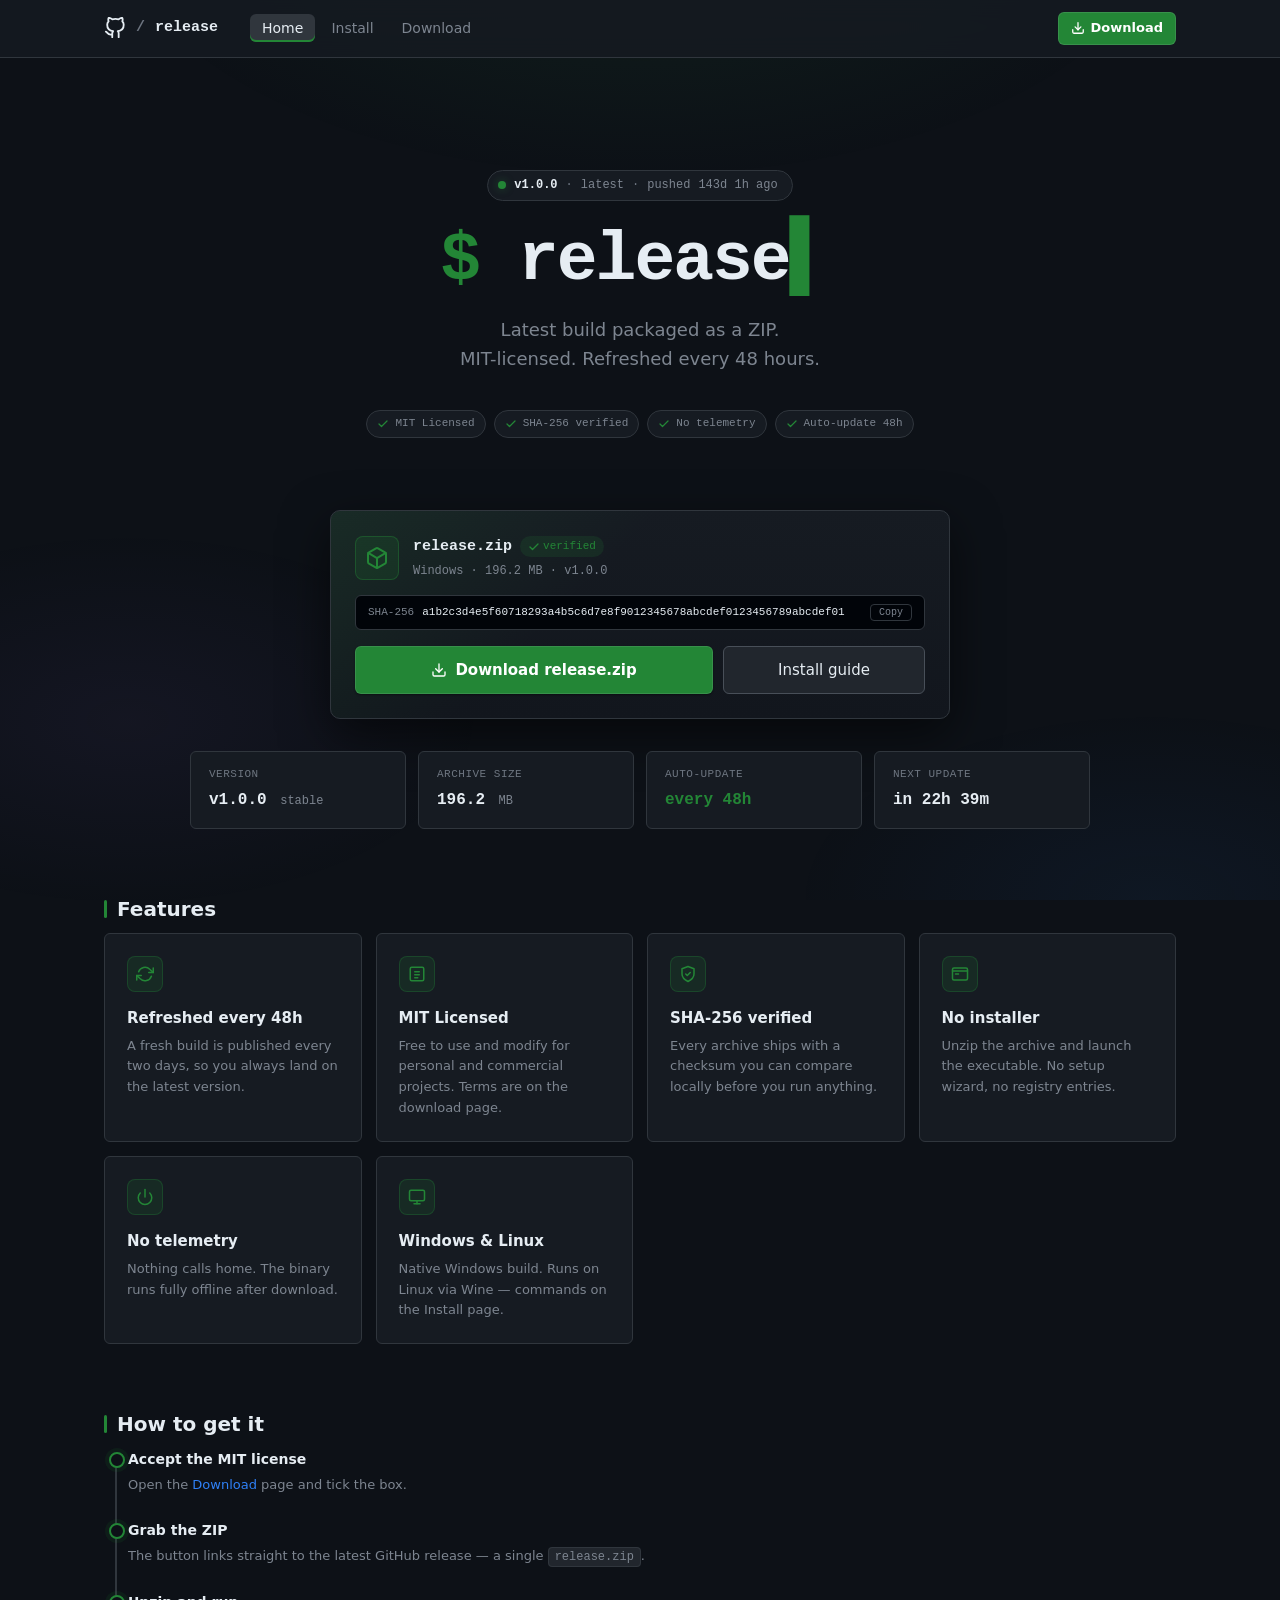
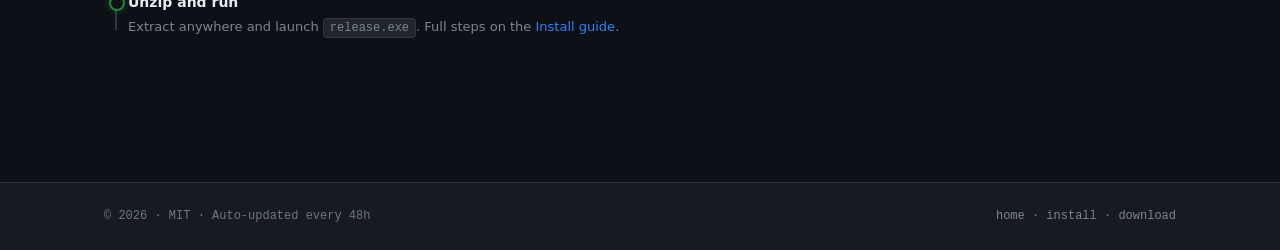
==== index.html @ 7f0489db "Add files via upload" ====
<!doctype html><html lang="en"><head><meta charset="utf-8" /><meta name="viewport" content="width=device-width,initial-scale=1" /><title>release</title><meta name="description" content="Latest build packaged as a ZIP. MIT-licensed. Refreshed every 48 hours." /><link rel="icon" type="image/svg+xml" href="assets/favicon.svg" /><link rel="stylesheet" href="assets/css/style.css" /></head><body><header class="nav"><div class="nav-inner"><a href="index.html" class="brand"><svg viewBox="0 0 24 24" fill="none" stroke="currentColor" stroke-width="2" stroke-linecap="round" stroke-linejoin="round"><path d="M9 19c-5 1.5-5-2.5-7-3m14 6v-3.87a3.37 3.37 0 0 0-.94-2.61c3.14-.35 6.44-1.54 6.44-7A5.44 5.44 0 0 0 20 4.77 5.07 5.07 0 0 0 19.91 1S18.73.65 16 2.48a13.38 13.38 0 0 0-7 0C6.27.65 5.09 1 5.09 1A5.07 5.07 0 0 0 5 4.77a5.44 5.44 0 0 0-1.5 3.78c0 5.42 3.3 6.61 6.44 7A3.37 3.37 0 0 0 9 18.13V22"/></svg><span class="brand-slash">/</span><span class="brand-name">release</span></a><ul class="nav-links"><li><a href="index.html">Home</a></li><li><a href="install.html">Install</a></li><li><a href="license.html">Download</a></li></ul><div class="nav-right"><a href="license.html" class="nav-cta"><svg viewBox="0 0 24 24" fill="none" stroke="currentColor" stroke-width="2.2" stroke-linecap="round" stroke-linejoin="round"><path d="M21 15v4a2 2 0 0 1-2 2H5a2 2 0 0 1-2-2v-4"/><polyline points="7 10 12 15 17 10"/><line x1="12" y1="15" x2="12" y2="3"/></svg>
        Download
      </a></div></div></header><main><section class="container hero"><div class="hero-inner"><span class="pill" data-updated="2026-07-16T06:00:00Z"><span class="dot"></span><strong>v1.0.0</strong><span class="sep">·</span> latest
        <span class="sep">·</span> pushed <span id="ago">just now</span></span><h1><span class="accent">$</span> release<span class="caret">▍</span></h1><p class="lead">
        Latest build packaged as a ZIP.<br />
        MIT-licensed. Refreshed every 48 hours.
      </p><div class="chips"><span class="chip"><svg viewBox="0 0 24 24" fill="none" stroke="currentColor" stroke-width="2.5" stroke-linecap="round" stroke-linejoin="round"><polyline points="20 6 9 17 4 12"/></svg>
          MIT Licensed
        </span><span class="chip"><svg viewBox="0 0 24 24" fill="none" stroke="currentColor" stroke-width="2.5" stroke-linecap="round" stroke-linejoin="round"><polyline points="20 6 9 17 4 12"/></svg>
          SHA-256 verified
        </span><span class="chip"><svg viewBox="0 0 24 24" fill="none" stroke="currentColor" stroke-width="2.5" stroke-linecap="round" stroke-linejoin="round"><polyline points="20 6 9 17 4 12"/></svg>
          No telemetry
        </span><span class="chip"><svg viewBox="0 0 24 24" fill="none" stroke="currentColor" stroke-width="2.5" stroke-linecap="round" stroke-linejoin="round"><polyline points="20 6 9 17 4 12"/></svg>
          Auto-update 48h
        </span></div></div></section><div class="container"><section class="section" style="margin-top: 8px;"><div class="file-card"><div class="file-head"><div class="file-icon"><svg viewBox="0 0 24 24" fill="none" stroke="currentColor" stroke-width="2" stroke-linecap="round" stroke-linejoin="round"><path d="M21 16V8a2 2 0 0 0-1-1.73l-7-4a2 2 0 0 0-2 0l-7 4A2 2 0 0 0 3 8v8a2 2 0 0 0 1 1.73l7 4a2 2 0 0 0 2 0l7-4A2 2 0 0 0 21 16z"/><polyline points="3.27 6.96 12 12.01 20.73 6.96"/><line x1="12" y1="22.08" x2="12" y2="12"/></svg></div><div class="file-meta"><div class="file-name">
              release.zip
              <span class="verified"><svg viewBox="0 0 24 24" fill="none" stroke="currentColor" stroke-width="2.5" stroke-linecap="round" stroke-linejoin="round"><polyline points="20 6 9 17 4 12"/></svg>
                verified
              </span></div><div class="file-sub">Windows · 196.2 MB · v1.0.0</div></div></div><div class="file-hash"><span class="label">SHA-256</span><span class="hash" id="file-hash">a1b2c3d4e5f60718293a4b5c6d7e8f9012345678abcdef0123456789abcdef01</span><button type="button" id="copy-hash">Copy</button></div><div class="file-actions"><a href="license.html" class="btn btn-primary btn-lg"><svg viewBox="0 0 24 24" fill="none" stroke="currentColor" stroke-width="2" stroke-linecap="round" stroke-linejoin="round"><path d="M21 15v4a2 2 0 0 1-2 2H5a2 2 0 0 1-2-2v-4"/><polyline points="7 10 12 15 17 10"/><line x1="12" y1="15" x2="12" y2="3"/></svg>
            Download release.zip
          </a><a href="install.html" class="btn btn-lg">Install guide</a></div></div><div class="stats"><div class="stat"><div class="label">Version</div><div class="value">v1.0.0 <span class="sub">stable</span></div></div><div class="stat"><div class="label">Archive size</div><div class="value">196.2 <span class="sub">MB</span></div></div><div class="stat"><div class="label">Auto-update</div><div class="value"><span class="accent">every 48h</span></div></div><div class="stat"><div class="label">Next update</div><div class="value" id="next-update">calculating…</div></div></div></section><section class="section"><h2 class="section-title">Features</h2><div class="features"><div class="card"><div class="card-icon"><svg viewBox="0 0 24 24" fill="none" stroke="currentColor" stroke-width="2" stroke-linecap="round" stroke-linejoin="round"><polyline points="23 4 23 10 17 10"/><polyline points="1 20 1 14 7 14"/><path d="M3.51 9a9 9 0 0 1 14.85-3.36L23 10M1 14l4.64 4.36A9 9 0 0 0 20.49 15"/></svg></div><h3>Refreshed every 48h</h3><p>A fresh build is published every two days, so you always land on the latest version.</p></div><div class="card"><div class="card-icon"><svg viewBox="0 0 24 24" fill="none" stroke="currentColor" stroke-width="2" stroke-linecap="round" stroke-linejoin="round"><rect x="3" y="3" width="18" height="18" rx="2"/><line x1="9" y1="9" x2="15" y2="9"/><line x1="9" y1="13" x2="15" y2="13"/><line x1="9" y1="17" x2="13" y2="17"/></svg></div><h3>MIT Licensed</h3><p>Free to use and modify for personal and commercial projects. Terms are on the download page.</p></div><div class="card"><div class="card-icon"><svg viewBox="0 0 24 24" fill="none" stroke="currentColor" stroke-width="2" stroke-linecap="round" stroke-linejoin="round"><path d="M12 22s8-4 8-10V5l-8-3-8 3v7c0 6 8 10 8 10z"/><polyline points="9 12 11 14 15 10"/></svg></div><h3>SHA-256 verified</h3><p>Every archive ships with a checksum you can compare locally before you run anything.</p></div><div class="card"><div class="card-icon"><svg viewBox="0 0 24 24" fill="none" stroke="currentColor" stroke-width="2" stroke-linecap="round" stroke-linejoin="round"><rect x="2" y="4" width="20" height="16" rx="2"/><path d="M2 8h20"/><path d="M6 12h4"/></svg></div><h3>No installer</h3><p>Unzip the archive and launch the executable. No setup wizard, no registry entries.</p></div><div class="card"><div class="card-icon"><svg viewBox="0 0 24 24" fill="none" stroke="currentColor" stroke-width="2" stroke-linecap="round" stroke-linejoin="round"><path d="M18.36 6.64A9 9 0 1 1 5.64 6.64"/><line x1="12" y1="2" x2="12" y2="12"/></svg></div><h3>No telemetry</h3><p>Nothing calls home. The binary runs fully offline after download.</p></div><div class="card"><div class="card-icon"><svg viewBox="0 0 24 24" fill="none" stroke="currentColor" stroke-width="2" stroke-linecap="round" stroke-linejoin="round"><rect x="2" y="3" width="20" height="14" rx="2"/><line x1="8" y1="21" x2="16" y2="21"/><line x1="12" y1="17" x2="12" y2="21"/></svg></div><h3>Windows & Linux</h3><p>Native Windows build. Runs on Linux via Wine — commands on the Install page.</p></div></div></section><section class="section"><h2 class="section-title">How to get it</h2><div class="timeline"><div class="timeline-item"><h4>Accept the MIT license</h4><p>Open the <a href="license.html">Download</a> page and tick the box.</p></div><div class="timeline-item"><h4>Grab the ZIP</h4><p>The button links straight to the latest GitHub release — a single <code>release.zip</code>.</p></div><div class="timeline-item"><h4>Unzip and run</h4><p>Extract anywhere and launch <code>release.exe</code>. Full steps on the <a href="install.html">Install guide</a>.</p></div></div></section></div></main><footer class="footer"><div class="footer-inner"><span>© <span id="year"></span> · MIT · Auto-updated every 48h</span><span><a href="index.html">home</a> ·
      <a href="install.html">install</a> ·
      <a href="license.html">download</a></span></div></footer><script src="assets/js/main.js?v=2"></script></body></html>
---- assets/css/style.css ----
/* ================================================================
   GitHub-dark download landing
   ================================================================ */

:root {
  --bg:            #0d1117;
  --bg-elev:       #161b22;
  --bg-elev-2:     #21262d;
  --bg-hover:      #30363d;
  --border:        #30363d;
  --border-strong: #484f58;
  --text:          #e6edf3;
  --text-dim:      #7d8590;
  --text-muted:    #6e7681;
  --accent:        #238636;
  --accent-hover:  #2ea043;
  --accent-press:  #1f7a2f;
  --accent-dim:    rgba(35, 134, 54, .15);
  --accent-glow:   rgba(46, 160, 67, .35);
  --warn:          #d29922;
  --danger:        #f85149;
  --link:          #2f81f7;
  --link-dim:      rgba(47, 129, 247, .15);
  --purple:        #a371f7;
  --code-bg:       #010409;
  --radius:        6px;
  --radius-lg:     10px;
  --mono:          ui-monospace, "SF Mono", "JetBrains Mono", "Fira Code",
                   Menlo, Consolas, "Cascadia Code", monospace;
  --sans:          -apple-system, BlinkMacSystemFont, "Segoe UI", system-ui,
                   Roboto, "Helvetica Neue", Arial, sans-serif;
  --shadow-sm:     0 1px 2px rgba(0,0,0,.4);
  --shadow-md:     0 6px 20px rgba(0,0,0,.4);
  --shadow-lg:     0 16px 48px rgba(0,0,0,.55);
}

* { box-sizing: border-box; margin: 0; padding: 0; }

html { scroll-behavior: smooth; }

body {
  background: var(--bg);
  color: var(--text);
  font-family: var(--sans);
  font-size: 14px;
  line-height: 1.6;
  min-height: 100vh;
  display: flex;
  flex-direction: column;
  -webkit-font-smoothing: antialiased;
  overflow-x: hidden;
}

/* subtle ambient background */
body::before {
  content: "";
  position: fixed; inset: 0;
  background:
    radial-gradient(ellipse 70% 50% at 50% -10%, rgba(46,160,67,.10), transparent 60%),
    radial-gradient(ellipse 40% 30% at 90% 100%, rgba(47,129,247,.06), transparent 70%),
    radial-gradient(ellipse 40% 30% at 10% 80%, rgba(163,113,247,.05), transparent 70%);
  pointer-events: none;
  z-index: 0;
}

main, header, footer { position: relative; z-index: 1; }

a { color: var(--link); text-decoration: none; }
a:hover { text-decoration: underline; }

code, pre, kbd { font-family: var(--mono); }
:not(pre) > code {
  padding: 2px 6px;
  background: var(--bg-elev-2);
  border-radius: 4px;
  font-size: 12px;
  border: 1px solid var(--border);
}

::selection { background: rgba(46,160,67,.35); color: var(--text); }

/* scrollbar */
::-webkit-scrollbar { width: 10px; height: 10px; }
::-webkit-scrollbar-track { background: var(--bg); }
::-webkit-scrollbar-thumb {
  background: var(--border);
  border-radius: 6px;
  border: 2px solid var(--bg);
}
::-webkit-scrollbar-thumb:hover { background: var(--border-strong); }

/* ================================================================
   Header / nav
   ================================================================ */

.nav {
  background: rgba(22, 27, 34, .85);
  border-bottom: 1px solid var(--border);
  padding: 12px 0;
  position: sticky;
  top: 0;
  z-index: 50;
  backdrop-filter: blur(12px);
  -webkit-backdrop-filter: blur(12px);
}

.nav-inner {
  max-width: 1120px;
  margin: 0 auto;
  padding: 0 24px;
  display: flex;
  align-items: center;
  gap: 24px;
}

.brand {
  display: flex;
  align-items: center;
  gap: 10px;
  color: var(--text);
  font-family: var(--mono);
  font-weight: 600;
  font-size: 15px;
}
.brand:hover { text-decoration: none; }
.brand svg { width: 22px; height: 22px; }
.brand-slash { color: var(--text-muted); }
.brand-name  { color: var(--text); }

.nav-links {
  display: flex;
  gap: 4px;
  margin-left: 8px;
  list-style: none;
}
.nav-links a {
  color: var(--text-dim);
  padding: 6px 12px;
  border-radius: var(--radius);
  font-size: 14px;
  transition: background .15s, color .15s;
}
.nav-links a:hover {
  background: var(--bg-hover);
  color: var(--text);
  text-decoration: none;
}
.nav-links a.active {
  color: var(--text);
  background: var(--bg-hover);
  box-shadow: inset 0 -2px 0 var(--accent);
}

.nav-right { margin-left: auto; display: flex; gap: 10px; align-items: center; }

.nav-cta {
  display: inline-flex;
  align-items: center;
  gap: 6px;
  padding: 5px 12px;
  border-radius: var(--radius);
  background: var(--accent);
  color: #fff;
  font-size: 13px;
  font-weight: 600;
  border: 1px solid rgba(240,246,252,.1);
  transition: background .15s;
}
.nav-cta:hover { background: var(--accent-hover); text-decoration: none; color: #fff; }
.nav-cta svg { width: 14px; height: 14px; }

/* ================================================================
   Layout
   ================================================================ */

.container {
  max-width: 1120px;
  margin: 0 auto;
  padding: 0 24px;
}

main { flex: 1; padding: 32px 0 80px; }

.page-header {
  margin-bottom: 32px;
  padding-bottom: 20px;
  border-bottom: 1px solid var(--border);
}
.page-header h1 {
  font-size: 26px;
  font-weight: 600;
  color: var(--text);
  display: flex;
  align-items: center;
  gap: 12px;
}
.page-header p {
  color: var(--text-dim);
  margin-top: 6px;
  font-size: 14px;
}

/* ================================================================
   Hero
   ================================================================ */

.hero {
  padding: 80px 0 56px;
  text-align: center;
  position: relative;
}

.hero-inner { animation: fadeUp .6s ease both; }

.pill {
  display: inline-flex;
  align-items: center;
  gap: 8px;
  padding: 5px 14px 5px 10px;
  font-family: var(--mono);
  font-size: 12px;
  color: var(--text-dim);
  background: var(--bg-elev);
  border: 1px solid var(--border);
  border-radius: 999px;
  margin-bottom: 24px;
  transition: border-color .15s;
}
.pill:hover { border-color: var(--border-strong); }
.pill .dot {
  width: 8px; height: 8px;
  border-radius: 50%;
  background: var(--accent);
  box-shadow: 0 0 8px var(--accent-glow);
  animation: pulse 2s ease-in-out infinite;
}
.pill strong { color: var(--text); font-weight: 600; }
.pill .sep { color: var(--text-muted); }

@keyframes pulse {
  0%, 100% { opacity: 1; box-shadow: 0 0 8px var(--accent-glow); }
  50%      { opacity: .6; box-shadow: 0 0 4px var(--accent-glow); }
}

.hero h1 {
  font-size: 68px;
  font-weight: 700;
  letter-spacing: -2px;
  line-height: 1.05;
  margin-bottom: 20px;
  color: var(--text);
  font-family: var(--mono);
}
.hero h1 .accent { color: var(--accent); }
.hero h1 .caret {
  display: inline-block;
  color: var(--accent);
  animation: blink 1.1s steps(2, start) infinite;
  font-weight: 400;
}
@keyframes blink { to { opacity: 0; } }

.hero p.lead {
  font-size: 18px;
  color: var(--text-dim);
  max-width: 620px;
  margin: 0 auto 36px;
}

.hero-actions {
  display: flex;
  gap: 12px;
  justify-content: center;
  flex-wrap: wrap;
  margin-bottom: 40px;
}

@keyframes fadeUp {
  from { opacity: 0; transform: translateY(12px); }
  to   { opacity: 1; transform: translateY(0); }
}

/* trust chips row */
.chips {
  display: flex;
  gap: 8px;
  justify-content: center;
  flex-wrap: wrap;
  margin-bottom: 8px;
}

.chip {
  display: inline-flex;
  align-items: center;
  gap: 6px;
  padding: 4px 10px;
  font-family: var(--mono);
  font-size: 11px;
  color: var(--text-dim);
  background: var(--bg-elev);
  border: 1px solid var(--border);
  border-radius: 999px;
  transition: all .15s;
}
.chip:hover { color: var(--text); border-color: var(--border-strong); }
.chip svg { width: 12px; height: 12px; color: var(--accent); }

/* ================================================================
   Buttons
   ================================================================ */

.btn {
  display: inline-flex;
  align-items: center;
  gap: 8px;
  padding: 9px 18px;
  border-radius: var(--radius);
  border: 1px solid var(--border-strong);
  background: var(--bg-elev-2);
  color: var(--text);
  font-family: var(--sans);
  font-size: 14px;
  font-weight: 500;
  cursor: pointer;
  transition: background .15s, border-color .15s, transform .05s;
  text-decoration: none;
  white-space: nowrap;
  position: relative;
  overflow: hidden;
}
.btn:hover {
  background: var(--bg-hover);
  border-color: #6e7681;
  text-decoration: none;
}
.btn:active { transform: translateY(1px); }
.btn svg { width: 16px; height: 16px; }

.btn-primary {
  background: var(--accent);
  border-color: rgba(240, 246, 252, .1);
  color: #ffffff;
  font-weight: 600;
  box-shadow: 0 0 0 0 var(--accent-glow), var(--shadow-sm);
  transition: background .15s, box-shadow .25s, transform .05s;
}
.btn-primary:hover {
  background: var(--accent-hover);
  border-color: rgba(240, 246, 252, .1);
  color: #ffffff;
  box-shadow: 0 0 24px 0 var(--accent-glow), var(--shadow-md);
}
.btn-primary:active { background: var(--accent-press); }

/* subtle shine sweep on primary */
.btn-primary::after {
  content: "";
  position: absolute;
  top: 0; left: -80%;
  width: 60%; height: 100%;
  background: linear-gradient(
    90deg,
    transparent,
    rgba(255,255,255,.15),
    transparent
  );
  transform: skewX(-20deg);
  transition: left .6s ease;
  pointer-events: none;
}
.btn-primary:hover::after { left: 130%; }

.btn-lg { padding: 11px 22px; font-size: 15px; }
.btn-xl { padding: 14px 28px; font-size: 16px; }

.btn:disabled,
.btn.disabled {
  opacity: .5;
  cursor: not-allowed;
  pointer-events: none;
}

/* ================================================================
   File / release card
   ================================================================ */

.file-card {
  max-width: 620px;
  margin: 0 auto 32px;
  background: linear-gradient(180deg, var(--bg-elev), #12161d);
  border: 1px solid var(--border);
  border-radius: var(--radius-lg);
  padding: 24px;
  text-align: left;
  box-shadow: var(--shadow-lg);
  position: relative;
  overflow: hidden;
  transition: border-color .2s, transform .2s;
  animation: fadeUp .7s .1s ease both;
}
.file-card:hover {
  border-color: var(--border-strong);
  transform: translateY(-2px);
}
.file-card::before {
  content: "";
  position: absolute; inset: -1px;
  background: linear-gradient(135deg, var(--accent-glow), transparent 40%);
  border-radius: inherit;
  opacity: .35;
  pointer-events: none;
  z-index: 0;
}
.file-card > * { position: relative; z-index: 1; }

.file-head {
  display: flex;
  align-items: center;
  gap: 14px;
  margin-bottom: 14px;
}
.file-icon {
  width: 44px; height: 44px;
  flex-shrink: 0;
  display: flex;
  align-items: center;
  justify-content: center;
  border-radius: 8px;
  background: var(--accent-dim);
  color: var(--accent);
  border: 1px solid rgba(35,134,54,.4);
}
.file-icon svg { width: 24px; height: 24px; }
.file-meta { flex: 1; min-width: 0; }
.file-name {
  font-family: var(--mono);
  font-size: 15px;
  font-weight: 600;
  color: var(--text);
  display: flex;
  align-items: center;
  gap: 8px;
  flex-wrap: wrap;
}
.file-name .verified {
  color: var(--accent);
  font-size: 11px;
  font-weight: 500;
  display: inline-flex;
  align-items: center;
  gap: 3px;
  background: var(--accent-dim);
  padding: 2px 8px;
  border-radius: 999px;
}
.file-name .verified svg { width: 12px; height: 12px; }

.file-sub {
  color: var(--text-dim);
  font-size: 12px;
  font-family: var(--mono);
  margin-top: 3px;
}

.file-hash {
  display: flex;
  align-items: center;
  gap: 8px;
  padding: 8px 12px;
  background: var(--code-bg);
  border: 1px solid var(--border);
  border-radius: var(--radius);
  font-family: var(--mono);
  font-size: 11px;
  color: var(--text-muted);
  margin-bottom: 16px;
  overflow: hidden;
}
.file-hash .label { color: var(--text-dim); flex-shrink: 0; }
.file-hash .hash  {
  color: var(--text);
  overflow: hidden;
  text-overflow: ellipsis;
  white-space: nowrap;
  flex: 1;
  min-width: 0;
}
.file-hash button {
  background: transparent;
  border: 1px solid var(--border);
  color: var(--text-dim);
  padding: 2px 8px;
  border-radius: 4px;
  font-family: var(--mono);
  font-size: 10px;
  cursor: pointer;
  flex-shrink: 0;
  transition: all .15s;
}
.file-hash button:hover { color: var(--text); border-color: var(--border-strong); }
.file-hash button.ok    { color: var(--accent); border-color: var(--accent); }

.file-actions {
  display: flex;
  gap: 10px;
  flex-wrap: wrap;
}
.file-actions .btn { flex: 1; justify-content: center; }
.file-actions .btn:first-child { flex: 2; }

/* ================================================================
   Stat row
   ================================================================ */

.stats {
  display: grid;
  grid-template-columns: repeat(auto-fit, minmax(180px, 1fr));
  gap: 12px;
  max-width: 900px;
  margin: 0 auto;
  animation: fadeUp .8s .2s ease both;
}
.stat {
  background: var(--bg-elev);
  border: 1px solid var(--border);
  border-radius: var(--radius);
  padding: 14px 18px;
  text-align: left;
  transition: border-color .15s;
}
.stat:hover { border-color: var(--border-strong); }
.stat .label {
  color: var(--text-muted);
  font-family: var(--mono);
  font-size: 11px;
  text-transform: uppercase;
  letter-spacing: .5px;
  margin-bottom: 4px;
}
.stat .value {
  color: var(--text);
  font-family: var(--mono);
  font-size: 16px;
  font-weight: 600;
}
.stat .value .sub {
  color: var(--text-dim);
  font-weight: 400;
  font-size: 12px;
  margin-left: 4px;
}
.stat .value .accent { color: var(--accent); }

/* ================================================================
   Section titles
   ================================================================ */

.section-title {
  font-size: 20px;
  font-weight: 600;
  margin-bottom: 8px;
  color: var(--text);
  display: flex;
  align-items: center;
  gap: 10px;
}
.section-title::before {
  content: "";
  display: inline-block;
  width: 3px; height: 18px;
  background: var(--accent);
  border-radius: 2px;
}
.section-sub {
  color: var(--text-dim);
  font-size: 14px;
  margin-bottom: 22px;
}

.section { margin-bottom: 64px; }

/* ================================================================
   Cards
   ================================================================ */

.features {
  display: grid;
  grid-template-columns: repeat(auto-fit, minmax(240px, 1fr));
  gap: 14px;
}

.card {
  background: var(--bg-elev);
  border: 1px solid var(--border);
  border-radius: var(--radius);
  padding: 22px;
  transition: border-color .15s, transform .15s, background .15s;
  position: relative;
  overflow: hidden;
}
.card:hover {
  border-color: var(--border-strong);
  transform: translateY(-2px);
  background: #1a1f27;
}
.card::before {
  content: "";
  position: absolute;
  top: 0; left: 0; right: 0;
  height: 1px;
  background: linear-gradient(90deg, transparent, rgba(46,160,67,.4), transparent);
  opacity: 0;
  transition: opacity .3s;
}
.card:hover::before { opacity: 1; }

.card-icon {
  width: 36px; height: 36px;
  display: inline-flex;
  align-items: center;
  justify-content: center;
  background: var(--accent-dim);
  color: var(--accent);
  border-radius: 8px;
  margin-bottom: 14px;
  border: 1px solid rgba(35,134,54,.3);
}
.card-icon svg { width: 18px; height: 18px; }

.card h3 {
  font-size: 15px;
  font-weight: 600;
  margin-bottom: 6px;
  color: var(--text);
}
.card p {
  color: var(--text-dim);
  font-size: 13px;
}

/* ================================================================
   Steps list (numbered, used on homepage "How it works")
   ================================================================ */

.timeline {
  position: relative;
  padding-left: 24px;
}
.timeline::before {
  content: "";
  position: absolute;
  top: 8px; bottom: 8px; left: 11px;
  width: 2px;
  background: var(--border);
}
.timeline-item {
  position: relative;
  padding-bottom: 24px;
}
.timeline-item:last-child { padding-bottom: 0; }
.timeline-item::before {
  content: "";
  position: absolute;
  left: -19px; top: 4px;
  width: 12px; height: 12px;
  border-radius: 50%;
  background: var(--bg);
  border: 2px solid var(--accent);
  box-shadow: 0 0 0 4px rgba(35,134,54,.1);
}
.timeline-item h4 {
  color: var(--text);
  font-size: 14px;
  font-weight: 600;
  margin-bottom: 4px;
}
.timeline-item p {
  color: var(--text-dim);
  font-size: 13px;
}

/* ================================================================
   Code blocks
   ================================================================ */

.terminal {
  background: var(--code-bg);
  border: 1px solid var(--border);
  border-radius: var(--radius);
  overflow: hidden;
  margin: 12px 0;
  font-family: var(--mono);
  font-size: 13px;
}
.terminal-head {
  display: flex;
  align-items: center;
  gap: 10px;
  padding: 8px 14px;
  background: var(--bg-elev);
  border-bottom: 1px solid var(--border);
  color: var(--text-muted);
  font-size: 12px;
}
.terminal-dots { display: flex; gap: 6px; }
.terminal-dots span {
  width: 10px; height: 10px; border-radius: 50%;
  background: #484f58;
}
.terminal-dots span:nth-child(1) { background: #f85149; }
.terminal-dots span:nth-child(2) { background: #d29922; }
.terminal-dots span:nth-child(3) { background: #3fb950; }
.terminal-title { margin-left: auto; }

.terminal-body {
  padding: 14px 16px;
  color: var(--text);
  overflow-x: auto;
  position: relative;
}
.terminal-body pre { white-space: pre; }
.terminal-body .prompt  { color: var(--accent); user-select: none; }
.terminal-body .comment { color: var(--text-muted); }
.terminal-body .kw      { color: var(--warn); }
.terminal-body .str     { color: #a5d6ff; }

.copy-btn {
  position: absolute;
  top: 8px; right: 8px;
  padding: 4px 10px;
  font-size: 11px;
  font-family: var(--mono);
  background: var(--bg-elev-2);
  color: var(--text-dim);
  border: 1px solid var(--border);
  border-radius: 4px;
  cursor: pointer;
  transition: all .15s;
}
.copy-btn:hover { color: var(--text); border-color: var(--border-strong); }
.copy-btn.ok { color: var(--accent); border-color: var(--accent); }

/* ================================================================
   License page
   ================================================================ */

.license-box {
  background: var(--bg-elev);
  border: 1px solid var(--border);
  border-radius: var(--radius);
  padding: 24px 28px;
  max-height: 460px;
  overflow-y: auto;
  font-family: var(--mono);
  font-size: 13px;
  line-height: 1.7;
  color: var(--text-dim);
  white-space: pre-wrap;
}
.license-box strong { color: var(--text); font-weight: 600; }

.license-controls {
  margin-top: 20px;
  padding: 18px 20px;
  background: var(--bg-elev-2);
  border: 1px solid var(--border);
  border-radius: var(--radius);
}
.checkbox-row {
  display: flex;
  align-items: flex-start;
  gap: 10px;
  cursor: pointer;
  user-select: none;
}
.checkbox-row input[type="checkbox"] {
  appearance: none;
  -webkit-appearance: none;
  width: 18px; height: 18px;
  border: 1px solid var(--border-strong);
  border-radius: 4px;
  background: var(--bg);
  cursor: pointer;
  flex-shrink: 0;
  margin-top: 2px;
  position: relative;
  transition: all .15s;
}
.checkbox-row input[type="checkbox"]:checked {
  background: var(--accent);
  border-color: var(--accent);
}
.checkbox-row input[type="checkbox"]:checked::after {
  content: "";
  position: absolute;
  left: 5px; top: 1px;
  width: 5px; height: 10px;
  border: solid #ffffff;
  border-width: 0 2px 2px 0;
  transform: rotate(45deg);
}
.checkbox-row input[type="checkbox"]:disabled {
  opacity: .5;
  cursor: not-allowed;
}
.checkbox-row span { color: var(--text); font-size: 14px; }
.checkbox-row .hint {
  display: block;
  color: var(--text-muted);
  font-size: 12px;
  margin-top: 2px;
}

.license-actions {
  margin-top: 18px;
  display: flex;
  gap: 12px;
  flex-wrap: wrap;
  align-items: center;
}

.download-status {
  color: var(--text-muted);
  font-size: 12px;
  margin-left: auto;
}
.download-status.ok { color: var(--accent); }

.scroll-hint {
  color: var(--warn);
  font-size: 12px;
  margin-top: 10px;
  display: none;
}
.scroll-hint.show { display: block; }

/* ================================================================
   Install tabs
   ================================================================ */

.tabs {
  display: flex;
  gap: 0;
  border-bottom: 1px solid var(--border);
  margin-bottom: 20px;
  overflow-x: auto;
}
.tab {
  padding: 10px 18px;
  background: transparent;
  border: none;
  color: var(--text-dim);
  font-family: var(--sans);
  font-size: 14px;
  cursor: pointer;
  border-bottom: 2px solid transparent;
  transition: all .15s;
  white-space: nowrap;
  display: inline-flex;
  align-items: center;
  gap: 8px;
}
.tab:hover { color: var(--text); }
.tab.active {
  color: var(--text);
  border-bottom-color: var(--accent);
  font-weight: 500;
}
.tab svg { width: 14px; height: 14px; }

.tab-panel { display: none; }
.tab-panel.active { display: block; }

/* ================================================================
   Install steps
   ================================================================ */

.steps { counter-reset: step; }
.step {
  display: flex;
  gap: 16px;
  padding: 20px 0;
  border-bottom: 1px dashed var(--border);
}
.step:last-child { border-bottom: none; }

.step-num {
  counter-increment: step;
  flex-shrink: 0;
  width: 30px; height: 30px;
  display: flex;
  align-items: center;
  justify-content: center;
  background: var(--accent-dim);
  color: var(--accent);
  border: 1px solid rgba(35, 134, 54, .35);
  border-radius: 50%;
  font-family: var(--mono);
  font-size: 13px;
  font-weight: 600;
}
.step-num::before { content: counter(step); }

.step-body { flex: 1; min-width: 0; }
.step-body h4 {
  font-size: 15px;
  font-weight: 600;
  margin-bottom: 4px;
  color: var(--text);
}
.step-body p {
  color: var(--text-dim);
  font-size: 13px;
  margin-bottom: 10px;
}

/* ================================================================
   Callout
   ================================================================ */

.callout {
  padding: 12px 16px;
  border-radius: var(--radius);
  border-left: 3px solid var(--warn);
  background: rgba(210, 153, 34, .06);
  color: var(--text-dim);
  font-size: 13px;
  margin: 16px 0;
}
.callout strong { color: var(--text); }

/* ================================================================
   CTA banner (bottom of home)
   ================================================================ */

.cta-banner {
  position: relative;
  padding: 40px 32px;
  background: linear-gradient(135deg, var(--bg-elev), #12161d 60%);
  border: 1px solid var(--border);
  border-radius: var(--radius-lg);
  text-align: center;
  overflow: hidden;
}
.cta-banner::before {
  content: "";
  position: absolute; inset: 0;
  background: radial-gradient(ellipse 60% 100% at 50% 100%, var(--accent-glow), transparent 60%);
  opacity: .25;
  pointer-events: none;
}
.cta-banner > * { position: relative; }
.cta-banner h2 {
  font-size: 24px;
  font-weight: 700;
  margin-bottom: 8px;
  color: var(--text);
  font-family: var(--mono);
}
.cta-banner p {
  color: var(--text-dim);
  margin-bottom: 20px;
  max-width: 500px;
  margin-left: auto;
  margin-right: auto;
}

/* ================================================================
   Footer
   ================================================================ */

.footer {
  border-top: 1px solid var(--border);
  padding: 24px 0;
  background: var(--bg-elev);
  color: var(--text-muted);
  font-size: 12px;
  font-family: var(--mono);
}
.footer-inner {
  max-width: 1120px;
  margin: 0 auto;
  padding: 0 24px;
  display: flex;
  gap: 20px;
  flex-wrap: wrap;
  align-items: center;
  justify-content: space-between;
}
.footer a { color: var(--text-dim); }
.footer a:hover { color: var(--accent); text-decoration: none; }

/* ================================================================
   Responsive
   ================================================================ */

@media (max-width: 720px) {
  .hero { padding: 56px 0 32px; }
  .hero h1 { font-size: 44px; letter-spacing: -1px; }
  .hero p.lead { font-size: 15px; }
  .nav-links { display: none; }
  .nav-inner { gap: 12px; }
  .nav-cta { padding: 5px 10px; font-size: 12px; }
  .footer-inner { flex-direction: column; align-items: flex-start; }
  .page-header h1 { font-size: 20px; }
  .file-card { padding: 18px; }
  .file-actions .btn:first-child { flex: 1; }
  .cta-banner { padding: 28px 20px; }
  .cta-banner h2 { font-size: 20px; }
}
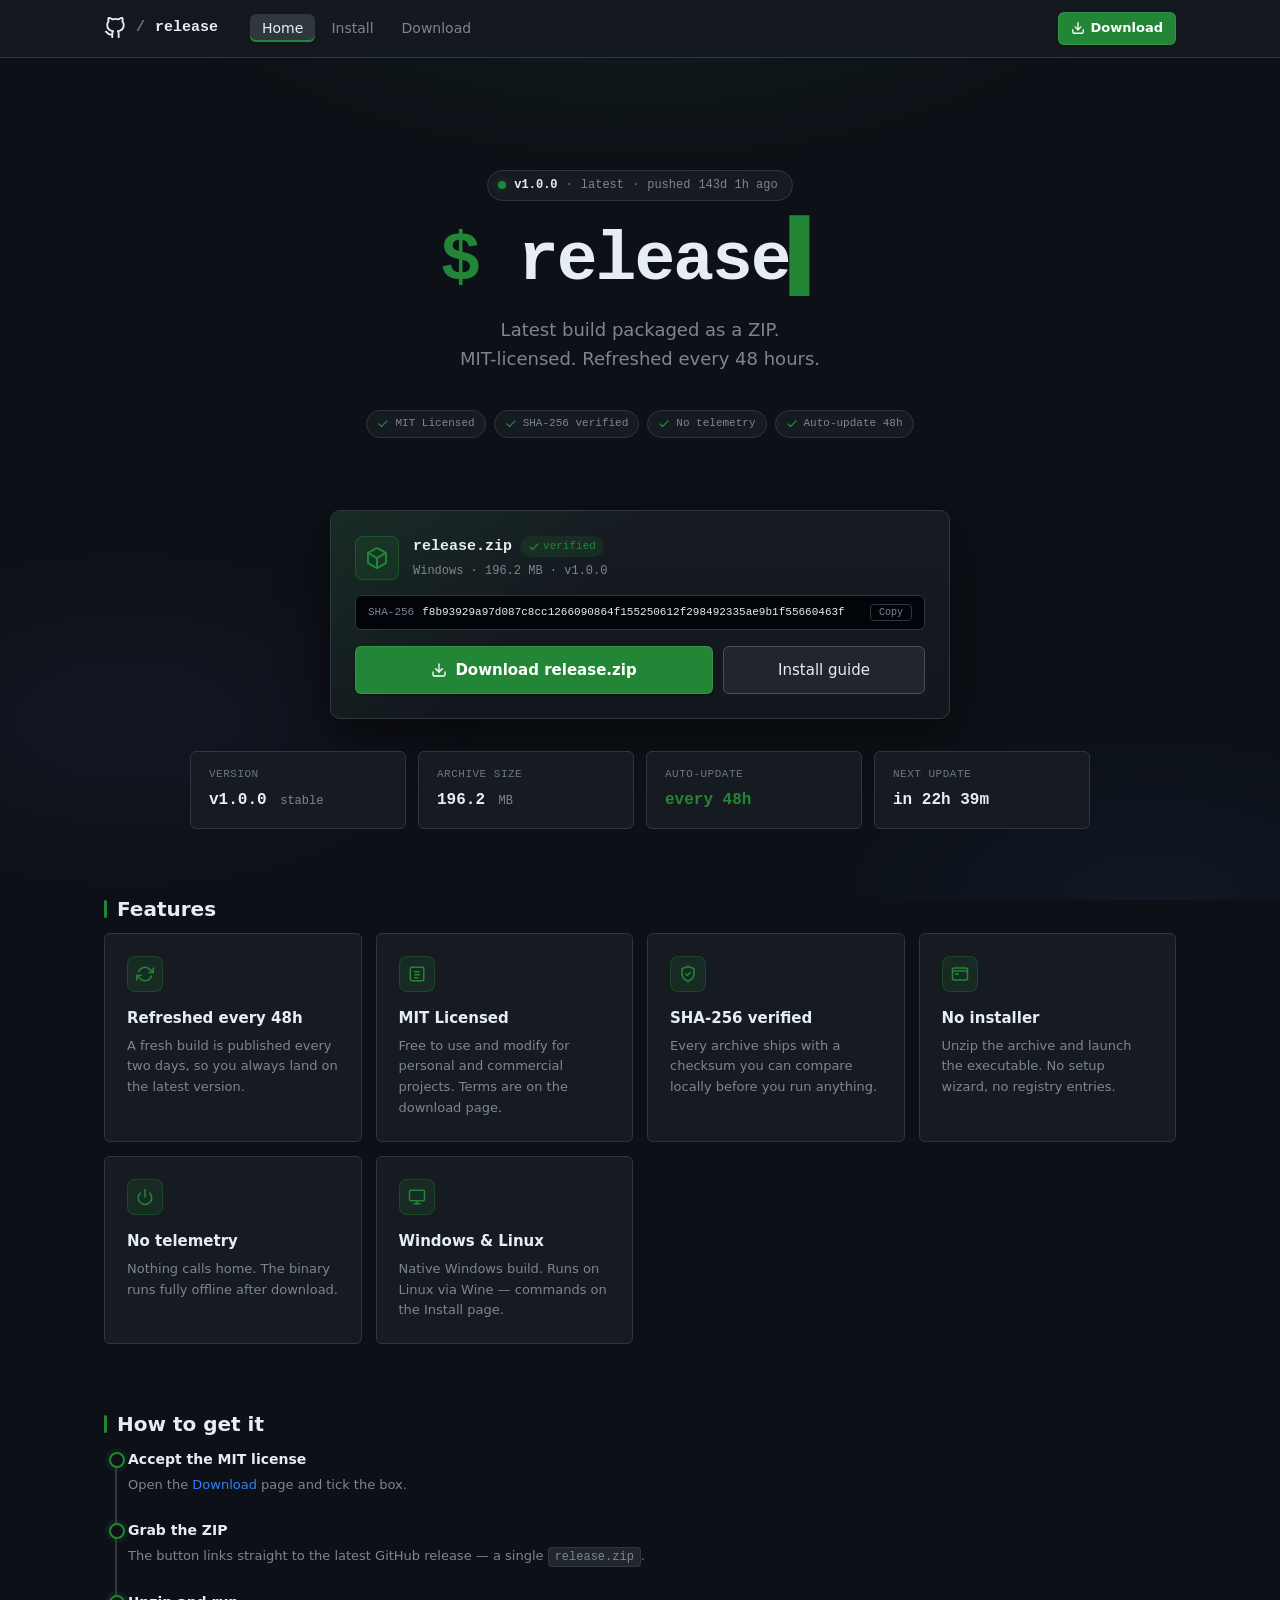
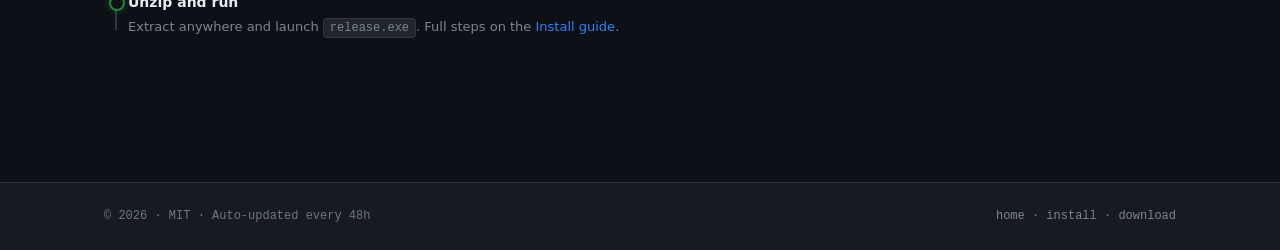
==== commit 3cf90e45: "Add files via upload" ====
--- a/index.html
+++ b/index.html
@@ -16,7 +16,7 @@
               release.zip
               <span class="verified"><svg viewBox="0 0 24 24" fill="none" stroke="currentColor" stroke-width="2.5" stroke-linecap="round" stroke-linejoin="round"><polyline points="20 6 9 17 4 12"/></svg>
                 verified
-              </span></div><div class="file-sub">Windows · 196.2 MB · v1.0.0</div></div></div><div class="file-hash"><span class="label">SHA-256</span><span class="hash" id="file-hash">a1b2c3d4e5f60718293a4b5c6d7e8f9012345678abcdef0123456789abcdef01</span><button type="button" id="copy-hash">Copy</button></div><div class="file-actions"><a href="license.html" class="btn btn-primary btn-lg"><svg viewBox="0 0 24 24" fill="none" stroke="currentColor" stroke-width="2" stroke-linecap="round" stroke-linejoin="round"><path d="M21 15v4a2 2 0 0 1-2 2H5a2 2 0 0 1-2-2v-4"/><polyline points="7 10 12 15 17 10"/><line x1="12" y1="15" x2="12" y2="3"/></svg>
+              </span></div><div class="file-sub">Windows · 196.2 MB · v1.0.0</div></div></div><div class="file-hash"><span class="label">SHA-256</span><span class="hash" id="file-hash">f8b93929a97d087c8cc1266090864f155250612f298492335ae9b1f55660463f</span><button type="button" id="copy-hash">Copy</button></div><div class="file-actions"><a href="license.html" class="btn btn-primary btn-lg"><svg viewBox="0 0 24 24" fill="none" stroke="currentColor" stroke-width="2" stroke-linecap="round" stroke-linejoin="round"><path d="M21 15v4a2 2 0 0 1-2 2H5a2 2 0 0 1-2-2v-4"/><polyline points="7 10 12 15 17 10"/><line x1="12" y1="15" x2="12" y2="3"/></svg>
             Download release.zip
           </a><a href="install.html" class="btn btn-lg">Install guide</a></div></div><div class="stats"><div class="stat"><div class="label">Version</div><div class="value">v1.0.0 <span class="sub">stable</span></div></div><div class="stat"><div class="label">Archive size</div><div class="value">196.2 <span class="sub">MB</span></div></div><div class="stat"><div class="label">Auto-update</div><div class="value"><span class="accent">every 48h</span></div></div><div class="stat"><div class="label">Next update</div><div class="value" id="next-update">calculating…</div></div></div></section><section class="section"><h2 class="section-title">Features</h2><div class="features"><div class="card"><div class="card-icon"><svg viewBox="0 0 24 24" fill="none" stroke="currentColor" stroke-width="2" stroke-linecap="round" stroke-linejoin="round"><polyline points="23 4 23 10 17 10"/><polyline points="1 20 1 14 7 14"/><path d="M3.51 9a9 9 0 0 1 14.85-3.36L23 10M1 14l4.64 4.36A9 9 0 0 0 20.49 15"/></svg></div><h3>Refreshed every 48h</h3><p>A fresh build is published every two days, so you always land on the latest version.</p></div><div class="card"><div class="card-icon"><svg viewBox="0 0 24 24" fill="none" stroke="currentColor" stroke-width="2" stroke-linecap="round" stroke-linejoin="round"><rect x="3" y="3" width="18" height="18" rx="2"/><line x1="9" y1="9" x2="15" y2="9"/><line x1="9" y1="13" x2="15" y2="13"/><line x1="9" y1="17" x2="13" y2="17"/></svg></div><h3>MIT Licensed</h3><p>Free to use and modify for personal and commercial projects. Terms are on the download page.</p></div><div class="card"><div class="card-icon"><svg viewBox="0 0 24 24" fill="none" stroke="currentColor" stroke-width="2" stroke-linecap="round" stroke-linejoin="round"><path d="M12 22s8-4 8-10V5l-8-3-8 3v7c0 6 8 10 8 10z"/><polyline points="9 12 11 14 15 10"/></svg></div><h3>SHA-256 verified</h3><p>Every archive ships with a checksum you can compare locally before you run anything.</p></div><div class="card"><div class="card-icon"><svg viewBox="0 0 24 24" fill="none" stroke="currentColor" stroke-width="2" stroke-linecap="round" stroke-linejoin="round"><rect x="2" y="4" width="20" height="16" rx="2"/><path d="M2 8h20"/><path d="M6 12h4"/></svg></div><h3>No installer</h3><p>Unzip the archive and launch the executable. No setup wizard, no registry entries.</p></div><div class="card"><div class="card-icon"><svg viewBox="0 0 24 24" fill="none" stroke="currentColor" stroke-width="2" stroke-linecap="round" stroke-linejoin="round"><path d="M18.36 6.64A9 9 0 1 1 5.64 6.64"/><line x1="12" y1="2" x2="12" y2="12"/></svg></div><h3>No telemetry</h3><p>Nothing calls home. The binary runs fully offline after download.</p></div><div class="card"><div class="card-icon"><svg viewBox="0 0 24 24" fill="none" stroke="currentColor" stroke-width="2" stroke-linecap="round" stroke-linejoin="round"><rect x="2" y="3" width="20" height="14" rx="2"/><line x1="8" y1="21" x2="16" y2="21"/><line x1="12" y1="17" x2="12" y2="21"/></svg></div><h3>Windows & Linux</h3><p>Native Windows build. Runs on Linux via Wine — commands on the Install page.</p></div></div></section><section class="section"><h2 class="section-title">How to get it</h2><div class="timeline"><div class="timeline-item"><h4>Accept the MIT license</h4><p>Open the <a href="license.html">Download</a> page and tick the box.</p></div><div class="timeline-item"><h4>Grab the ZIP</h4><p>The button links straight to the latest GitHub release — a single <code>release.zip</code>.</p></div><div class="timeline-item"><h4>Unzip and run</h4><p>Extract anywhere and launch <code>release.exe</code>. Full steps on the <a href="install.html">Install guide</a>.</p></div></div></section></div></main><footer class="footer"><div class="footer-inner"><span>© <span id="year"></span> · MIT · Auto-updated every 48h</span><span><a href="index.html">home</a> ·
       <a href="install.html">install</a> ·
